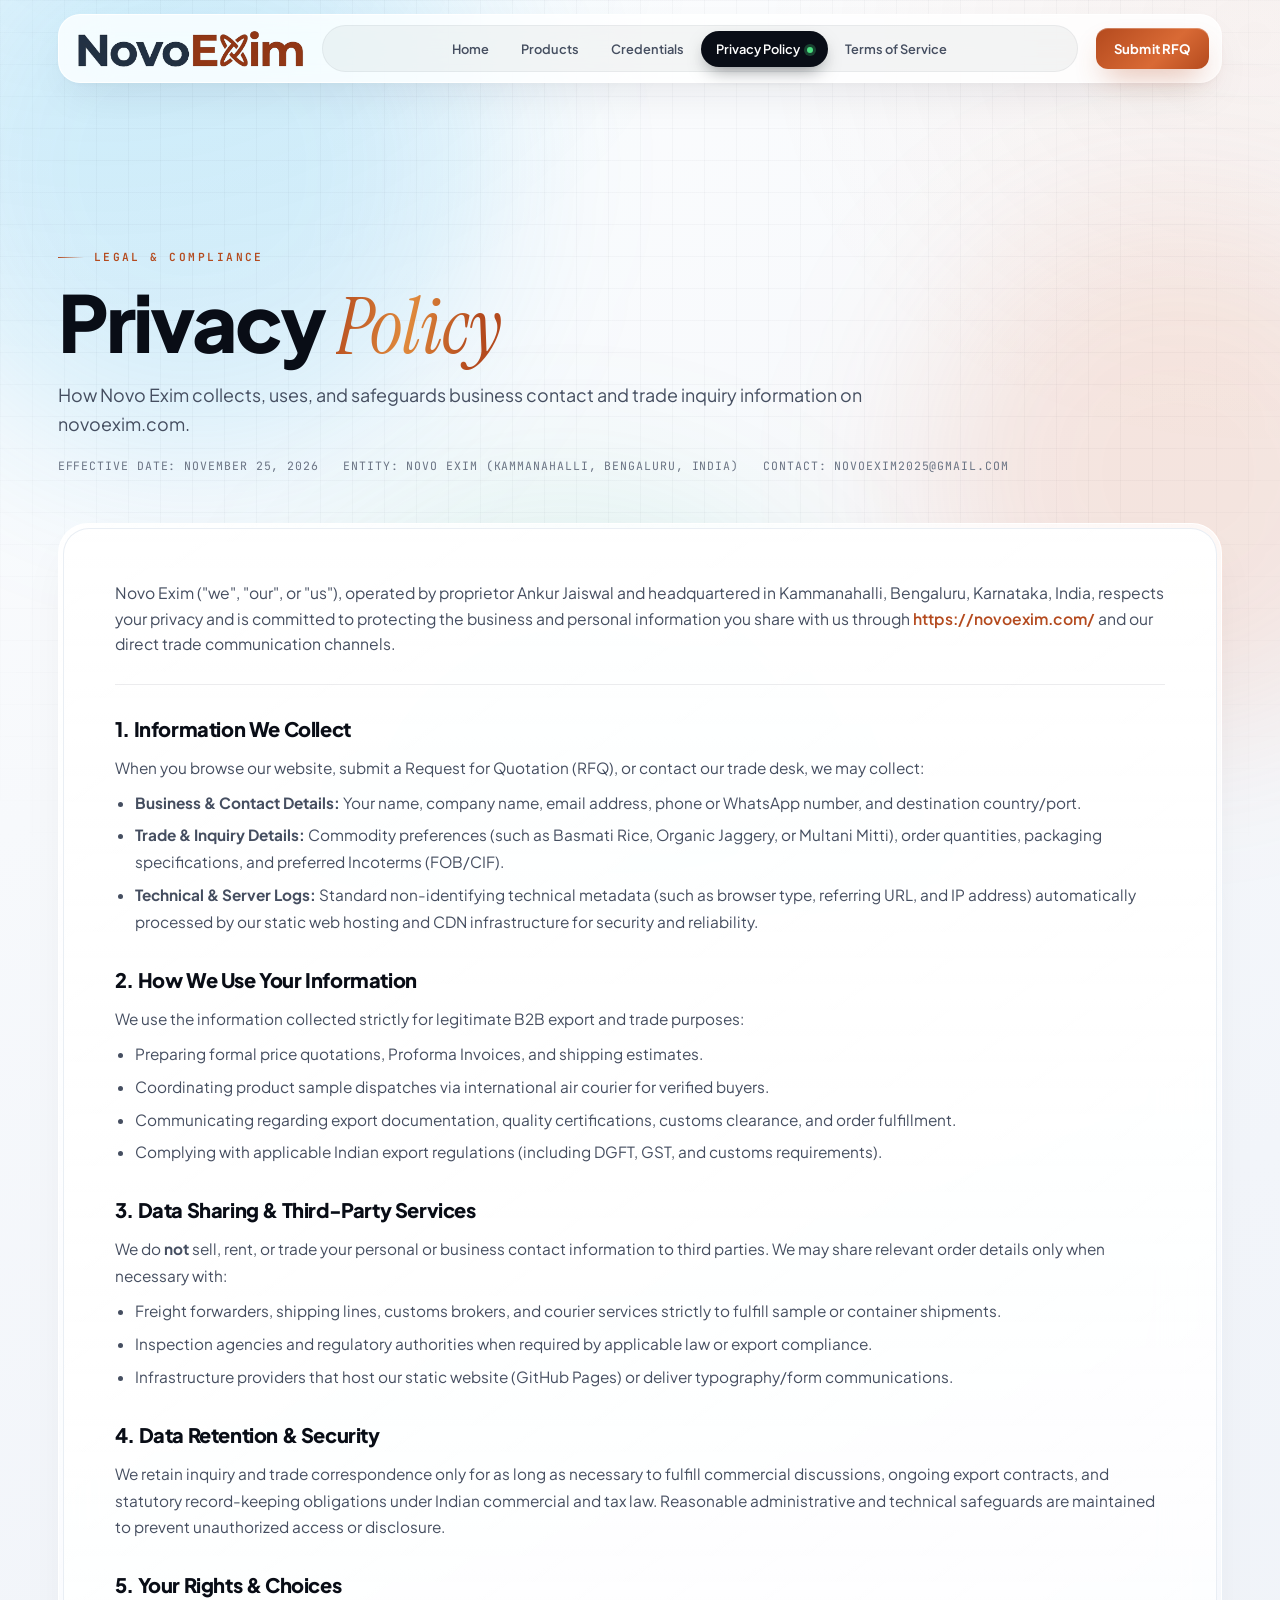
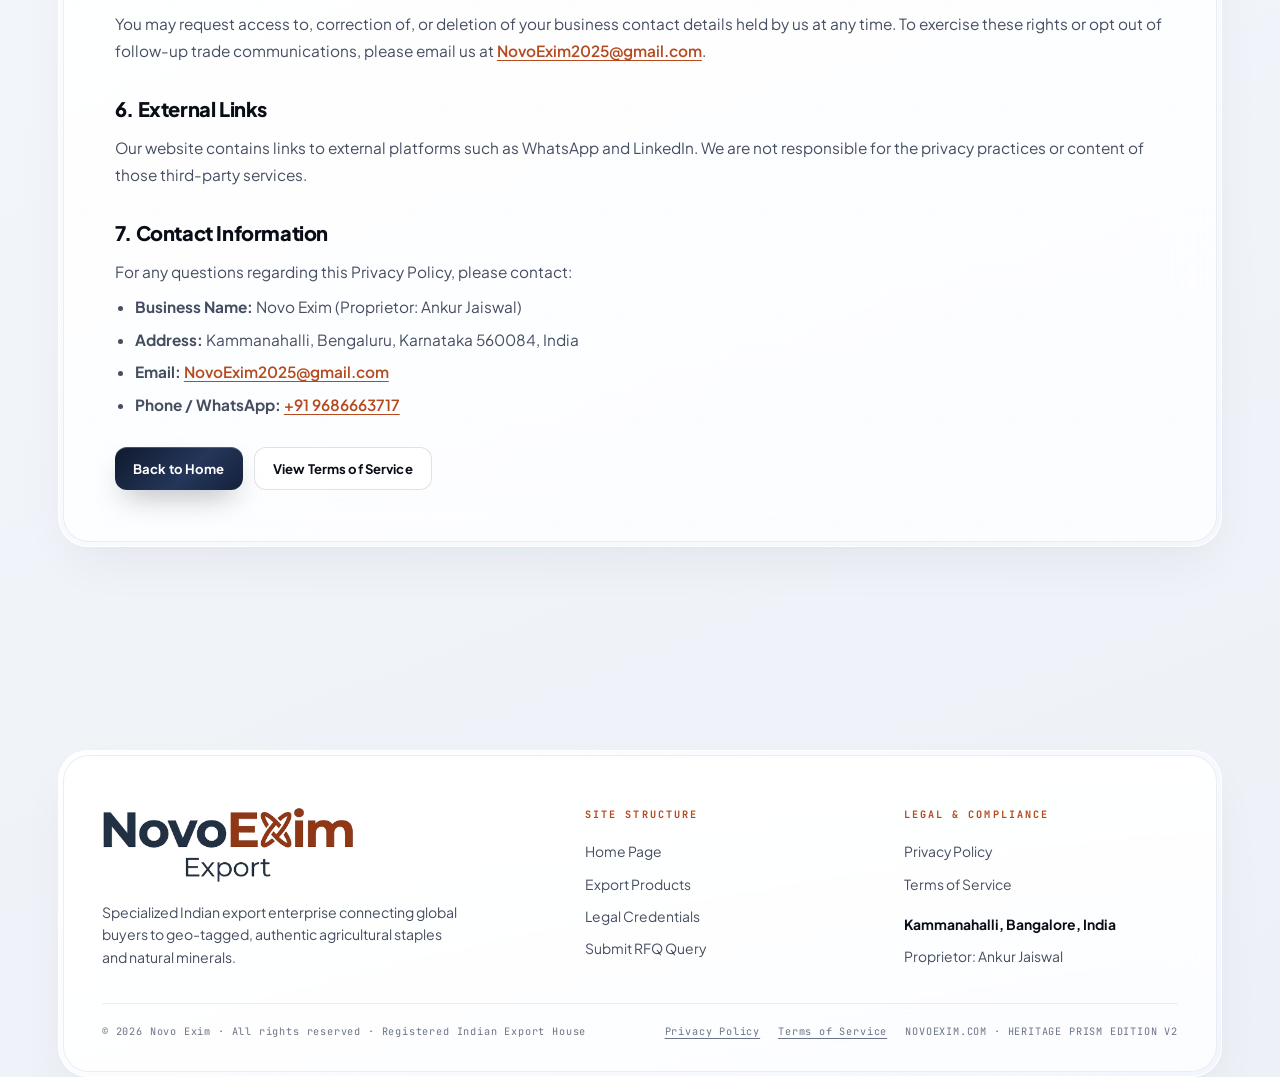
==== privacy.html @ 22147ec6 "Add Privacy Policy and Terms of Service pages and footer links" ====
<!DOCTYPE html>
<html lang="en">
<head>
    <meta charset="utf-8"/>
    <meta content="width=device-width, initial-scale=1.0" name="viewport"/>
    <title>Privacy Policy | Novo Exim</title>
    <meta name="description" content="Privacy Policy for Novo Exim (novoexim.com) — how we collect, use, and protect business inquiry and export trade contact information." />
    <meta name="robots" content="index, follow" />
    <link rel="canonical" href="https://novoexim.com/privacy.html" />

    <!-- Favicon & Web App Icons -->
    <link rel="icon" type="image/png" href="assets/logo.png" />
    <link rel="shortcut icon" type="image/png" href="assets/logo.png" />
    <link rel="apple-touch-icon" href="assets/logo.png" />

    <!-- Fonts: Plus Jakarta Sans / Instrument Serif italic / JetBrains Mono -->
    <link rel="preconnect" href="https://fonts.googleapis.com" />
    <link rel="preconnect" href="https://fonts.gstatic.com" crossorigin />
    <link href="https://fonts.googleapis.com/css2?family=Plus+Jakarta+Sans:wght@400;500;600;700;800&family=Instrument+Serif:ital@0;1&family=JetBrains+Mono:wght@400;500;600;700&display=swap" rel="stylesheet" />

    <link rel="stylesheet" href="assets/style.css" />
    <noscript><style>.reveal{opacity:1 !important;transform:none !important;}</style></noscript>
    <style>
        .legal-hero { padding: clamp(124px, 14vw, 170px) 0 36px; position: relative; z-index: 1; }
        .legal-wrap { padding: 12px 0 clamp(60px, 8vw, 100px); position: relative; z-index: 1; }
        .legal-chamber { padding: clamp(28px, 4vw, 56px); }
        .legal-meta { display: flex; flex-wrap: wrap; gap: 12px 24px; margin-top: 18px; font-family: var(--font-mono); font-size: 0.72rem; letter-spacing: 0.08em; text-transform: uppercase; color: var(--ink-faint); }
        .legal-body { display: flex; flex-direction: column; gap: 28px; margin-top: 28px; border-top: 1px solid var(--hairline); padding-top: 28px; }
        .legal-section h2 { font-size: 1.25rem; font-weight: 800; letter-spacing: -0.02em; color: var(--ink); margin-bottom: 10px; }
        .legal-section p, .legal-section li { font-size: 0.96rem; color: var(--ink-soft); line-height: 1.75; }
        .legal-section ul { margin-top: 8px; padding-left: 20px; display: flex; flex-direction: column; gap: 6px; }
        .legal-section a { color: var(--sienna); font-weight: 600; text-decoration: underline; text-underline-offset: 3px; }
        .legal-nav-links { display: flex; flex-wrap: wrap; gap: 12px; margin-top: 28px; }
    </style>
</head>
<body>

    <!-- ═══ Atmosphere stage ═══ -->
    <div class="stage-canvas" aria-hidden="true"></div>
    <div class="aurora-orbs" aria-hidden="true">
        <div class="orb orb-sapphire"></div>
        <div class="orb orb-ember"></div>
        <div class="orb orb-verdant"></div>
    </div>
    <div class="micro-grid" aria-hidden="true"></div>

    <!-- ═══ Floating Command Dock ═══ -->
    <header class="dock" id="dock">
        <nav class="dock-inner" aria-label="Primary navigation">
            <a class="dock-brand" href="index.html" aria-label="Novo Exim — Home">
                <img src="assets/logo-wordmark.png" alt="Novo Exim" />
            </a>

            <div class="dock-nav" role="tablist" aria-label="Site sections">
                <a class="dock-link" href="index.html#home">Home<span class="mini-beacon"></span></a>
                <a class="dock-link" href="index.html#products">Products<span class="mini-beacon"></span></a>
                <a class="dock-link" href="index.html#documents">Credentials<span class="mini-beacon"></span></a>
                <a class="dock-link is-active" href="privacy.html">Privacy Policy<span class="mini-beacon"></span></a>
                <a class="dock-link" href="terms.html">Terms of Service<span class="mini-beacon"></span></a>
            </div>

            <div class="dock-actions">
                <a href="index.html#query" class="btn btn-ember btn-sm magnetic-btn">Submit RFQ</a>
                <button class="dock-burger" data-action="toggle-drawer" aria-label="Toggle menu" aria-expanded="false">
                    <svg viewBox="0 0 24 24" fill="none" stroke="currentColor" stroke-width="2.2" stroke-linecap="round"><path d="M4 7h16M4 12h16M4 17h16"/></svg>
                </button>
            </div>
        </nav>

        <div class="mobile-drawer" id="mobile-drawer">
            <a href="index.html">Home <span class="num">01</span></a>
            <a href="index.html#products">Export Products <span class="num">02</span></a>
            <a href="index.html#query">Submit RFQ Query <span class="num">03</span></a>
            <a href="privacy.html">Privacy Policy <span class="num">04</span></a>
            <a href="terms.html">Terms of Service <span class="num">05</span></a>
        </div>
    </header>

    <main>
        <section class="legal-hero">
            <div class="container">
                <span class="eyebrow">Legal &amp; Compliance</span>
                <h1 class="display-xl" style="margin-top:14px;">Privacy <span class="serif">Policy</span></h1>
                <p class="lead" style="margin-top:14px;max-width:62ch;">How Novo Exim collects, uses, and safeguards business contact and trade inquiry information on novoexim.com.</p>
                <div class="legal-meta">
                    <span>Effective Date: November 25, 2026</span>
                    <span>Entity: Novo Exim (Kammanahalli, Bengaluru, India)</span>
                    <span>Contact: NovoExim2025@gmail.com</span>
                </div>
            </div>
        </section>

        <section class="legal-wrap">
            <div class="container">
                <div class="spotlight-prism" data-no-tilt>
                    <div class="prism-chamber legal-chamber">
                        <p class="muted" style="font-size:0.98rem;">
                            Novo Exim ("we", "our", or "us"), operated by proprietor Ankur Jaiswal and headquartered in Kammanahalli, Bengaluru, Karnataka, India, respects your privacy and is committed to protecting the business and personal information you share with us through <a href="https://novoexim.com/" style="color:var(--sienna);font-weight:600;">https://novoexim.com/</a> and our direct trade communication channels.
                        </p>

                        <div class="legal-body">
                            <div class="legal-section">
                                <h2>1. Information We Collect</h2>
                                <p>When you browse our website, submit a Request for Quotation (RFQ), or contact our trade desk, we may collect:</p>
                                <ul>
                                    <li><strong>Business &amp; Contact Details:</strong> Your name, company name, email address, phone or WhatsApp number, and destination country/port.</li>
                                    <li><strong>Trade &amp; Inquiry Details:</strong> Commodity preferences (such as Basmati Rice, Organic Jaggery, or Multani Mitti), order quantities, packaging specifications, and preferred Incoterms (FOB/CIF).</li>
                                    <li><strong>Technical &amp; Server Logs:</strong> Standard non-identifying technical metadata (such as browser type, referring URL, and IP address) automatically processed by our static web hosting and CDN infrastructure for security and reliability.</li>
                                </ul>
                            </div>

                            <div class="legal-section">
                                <h2>2. How We Use Your Information</h2>
                                <p>We use the information collected strictly for legitimate B2B export and trade purposes:</p>
                                <ul>
                                    <li>Preparing formal price quotations, Proforma Invoices, and shipping estimates.</li>
                                    <li>Coordinating product sample dispatches via international air courier for verified buyers.</li>
                                    <li>Communicating regarding export documentation, quality certifications, customs clearance, and order fulfillment.</li>
                                    <li>Complying with applicable Indian export regulations (including DGFT, GST, and customs requirements).</li>
                                </ul>
                            </div>

                            <div class="legal-section">
                                <h2>3. Data Sharing &amp; Third-Party Services</h2>
                                <p>We do <strong>not</strong> sell, rent, or trade your personal or business contact information to third parties. We may share relevant order details only when necessary with:</p>
                                <ul>
                                    <li>Freight forwarders, shipping lines, customs brokers, and courier services strictly to fulfill sample or container shipments.</li>
                                    <li>Inspection agencies and regulatory authorities when required by applicable law or export compliance.</li>
                                    <li>Infrastructure providers that host our static website (GitHub Pages) or deliver typography/form communications.</li>
                                </ul>
                            </div>

                            <div class="legal-section">
                                <h2>4. Data Retention &amp; Security</h2>
                                <p>We retain inquiry and trade correspondence only for as long as necessary to fulfill commercial discussions, ongoing export contracts, and statutory record-keeping obligations under Indian commercial and tax law. Reasonable administrative and technical safeguards are maintained to prevent unauthorized access or disclosure.</p>
                            </div>

                            <div class="legal-section">
                                <h2>5. Your Rights &amp; Choices</h2>
                                <p>You may request access to, correction of, or deletion of your business contact details held by us at any time. To exercise these rights or opt out of follow-up trade communications, please email us at <a href="mailto:NovoExim2025@gmail.com">NovoExim2025@gmail.com</a>.</p>
                            </div>

                            <div class="legal-section">
                                <h2>6. External Links</h2>
                                <p>Our website contains links to external platforms such as WhatsApp and LinkedIn. We are not responsible for the privacy practices or content of those third-party services.</p>
                            </div>

                            <div class="legal-section">
                                <h2>7. Contact Information</h2>
                                <p>For any questions regarding this Privacy Policy, please contact:</p>
                                <ul>
                                    <li><strong>Business Name:</strong> Novo Exim (Proprietor: Ankur Jaiswal)</li>
                                    <li><strong>Address:</strong> Kammanahalli, Bengaluru, Karnataka 560084, India</li>
                                    <li><strong>Email:</strong> <a href="mailto:NovoExim2025@gmail.com">NovoExim2025@gmail.com</a></li>
                                    <li><strong>Phone / WhatsApp:</strong> <a href="https://wa.me/919686663717" target="_blank" rel="noopener">+91 9686663717</a></li>
                                </ul>
                            </div>
                        </div>

                        <div class="legal-nav-links">
                            <a href="index.html" class="btn btn-foil btn-sm">Back to Home</a>
                            <a href="terms.html" class="btn btn-ghost btn-sm">View Terms of Service</a>
                        </div>
                    </div>
                </div>
            </div>
        </section>
    </main>

    <!-- ═══ Footer ═══ -->
    <footer class="footer">
        <div class="container">
            <div class="spotlight-prism"><div class="prism-chamber footer-chamber">
                <div class="footer-grid">
                    <div>
                        <img class="brand-logo" src="assets/logo-wordmark-full.png" alt="Novo Exim — Export"/>
                        <p class="muted" style="font-size:0.88rem;max-width:36ch;">Specialized Indian export enterprise connecting global buyers to geo-tagged, authentic agricultural staples and natural minerals.</p>
                    </div>
                    <div>
                        <h5>Site Structure</h5>
                        <ul>
                            <li><a href="index.html#home">Home Page</a></li>
                            <li><a href="index.html#products">Export Products</a></li>
                            <li><a href="index.html#documents">Legal Credentials</a></li>
                            <li><a href="index.html#query">Submit RFQ Query</a></li>
                        </ul>
                    </div>
                    <div>
                        <h5>Legal &amp; Compliance</h5>
                        <ul>
                            <li><a href="privacy.html">Privacy Policy</a></li>
                            <li><a href="terms.html">Terms of Service</a></li>
                            <li style="font-weight:700;color:var(--ink);margin-top:8px;">Kammanahalli, Bangalore, India</li>
                            <li>Proprietor: Ankur Jaiswal</li>
                        </ul>
                    </div>
                </div>
                <div class="footer-bottom">
                    <p>© <span id="year">2026</span> Novo Exim · All rights reserved · Registered Indian Export House</p>
                    <p style="display:flex;gap:18px;flex-wrap:wrap;">
                        <a href="privacy.html" style="text-decoration:underline;text-underline-offset:3px;">Privacy Policy</a>
                        <a href="terms.html" style="text-decoration:underline;text-underline-offset:3px;">Terms of Service</a>
                        <span>NOVOEXIM.COM · HERITAGE PRISM EDITION V2</span>
                    </p>
                </div>
            </div></div>
        </div>
    </footer>

    <script src="assets/main.js" defer></script>
</body>
</html>
---- assets/style.css ----
/* ==========================================================================
   NOVO EXIM — V2 "Heritage Prism" Design System
   Luminous iridescent light stage • Double-bezel prismatic glass
   Plus Jakarta Sans + Instrument Serif italic + JetBrains Mono telemetry
   ========================================================================== */

:root {
  /* Chromatic canvas — strictly luminous, never dark */
  --canvas-1: #fcfdfe;
  --canvas-2: #f2f5fa;
  --canvas-3: #edf1f7;

  /* Aurora orb hues — Sapphire trade lanes / Ember earth / Verdant harvest */
  --orb-sapphire: rgba(14, 165, 233, 0.15);
  --orb-ember: rgba(228, 96, 33, 0.13);
  --orb-verdant: rgba(16, 185, 129, 0.11);

  /* Ink tiers */
  --ink: #090d16;
  --ink-soft: #454e60;
  --ink-faint: #6b7484;
  --ink-ghost: rgba(15, 23, 42, 0.026);

  /* Brand accents */
  --navy: #14213a;
  --sienna: #b44a1e;
  --sienna-soft: #d96a35;
  --sapphire: #0e6fd8;
  --amber: #d97706;
  --emerald: #059669;

  /* Glass physics */
  --glass-shell: linear-gradient(145deg, rgba(255, 255, 255, 0.94), rgba(255, 255, 255, 0.36));
  --glass-chamber: linear-gradient(180deg, rgba(255, 255, 255, 0.92) 0%, rgba(255, 255, 255, 0.68) 100%);
  --glass-border: rgba(255, 255, 255, 0.96);
  --chamber-border: rgba(226, 232, 240, 0.75);
  --shell-shadow: 0 22px 55px -14px rgba(15, 23, 42, 0.065), 0 2px 6px -1px rgba(15, 23, 42, 0.025);
  --shell-shadow-hover: 0 34px 78px -18px rgba(15, 23, 42, 0.11), 0 4px 12px -2px rgba(15, 23, 42, 0.045);
  --hairline: rgba(15, 23, 42, 0.08);

  /* Motion */
  --studio-ease: cubic-bezier(0.16, 1, 0.3, 1);

  /* Typography */
  --font-display: "Plus Jakarta Sans", "Montserrat", sans-serif;
  --font-serif: "Instrument Serif", Georgia, serif;
  --font-mono: "JetBrains Mono", ui-monospace, monospace;

  /* Layout */
  --container: 1280px;
  --gutter: clamp(20px, 4.5vw, 64px);
  --radius-shell: 30px;
  --radius-chamber: 26px;
}

/* --------------------------------------------------------------------------
   1. Reset & Base
   -------------------------------------------------------------------------- */
*, *::before, *::after { box-sizing: border-box; margin: 0; padding: 0; }

html { scroll-behavior: smooth; -webkit-text-size-adjust: 100%; }

body {
  font-family: var(--font-display);
  color: var(--ink);
  background: linear-gradient(158deg, var(--canvas-1) 0%, var(--canvas-2) 52%, var(--canvas-3) 100%);
  min-height: 100vh;
  line-height: 1.6;
  overflow-x: hidden;
  -webkit-font-smoothing: antialiased;
}

::selection { background: rgba(180, 74, 30, 0.85); color: #fff; }

img, svg, video { display: block; max-width: 100%; }
a { color: inherit; text-decoration: none; }
button { font: inherit; color: inherit; background: none; border: 0; cursor: pointer; }
input, select, textarea { font: inherit; }

:focus-visible { outline: 2px solid var(--sapphire); outline-offset: 3px; border-radius: 6px; }

section { scroll-margin-top: 118px; position: relative; z-index: 1; }

.container { width: 100%; max-width: var(--container); margin-inline: auto; padding-inline: var(--gutter); }

/* --------------------------------------------------------------------------
   2. Three-Layer Iridescent Atmosphere Stage
   -------------------------------------------------------------------------- */
.stage-canvas {
  position: fixed; inset: 0; z-index: 0; pointer-events: none;
  background:
    radial-gradient(58rem 40rem at 8% -6%, rgba(14, 165, 233, 0.07), transparent 65%),
    radial-gradient(50rem 42rem at 98% 4%, rgba(228, 96, 33, 0.06), transparent 62%),
    radial-gradient(64rem 48rem at 50% 108%, rgba(16, 185, 129, 0.06), transparent 60%);
}

.aurora-orbs { position: fixed; inset: 0; z-index: 0; pointer-events: none; overflow: hidden; }
.orb {
  position: absolute; border-radius: 50%;
  filter: blur(85px);
  will-change: transform;
  transform: translate3d(0, 0, 0);
}
.orb-sapphire { width: 46vw; height: 46vw; min-width: 420px; min-height: 420px; background: var(--orb-sapphire); top: -14%; left: -8%; animation: drift-a 20s ease-in-out infinite alternate; }
.orb-ember     { width: 40vw; height: 40vw; min-width: 380px; min-height: 380px; background: var(--orb-ember);  top: 24%;  right: -12%; animation: drift-b 24s ease-in-out infinite alternate; }
.orb-verdant   { width: 44vw; height: 44vw; min-width: 400px; min-height: 400px; background: var(--orb-verdant); bottom: -18%; left: 22%; animation: drift-c 22s ease-in-out infinite alternate; }

@keyframes drift-a { to { transform: translate3d(9vw, 12vh, 0) scale(1.08); } }
@keyframes drift-b { to { transform: translate3d(-11vw, 9vh, 0) scale(0.94); } }
@keyframes drift-c { to { transform: translate3d(7vw, -10vh, 0) scale(1.05); } }

.micro-grid {
  position: fixed; inset: 0; z-index: 0; pointer-events: none;
  background-image:
    linear-gradient(to right, var(--ink-ghost) 1px, transparent 1px),
    linear-gradient(to bottom, var(--ink-ghost) 1px, transparent 1px);
  background-size: 32px 32px;
  -webkit-mask-image: radial-gradient(ellipse at 50% 30%, black 60%, transparent 95%);
  mask-image: radial-gradient(ellipse at 50% 30%, black 60%, transparent 95%);
}

/* --------------------------------------------------------------------------
   3. Three-Tier Couture Typography
   -------------------------------------------------------------------------- */
.display-xl {
  font-weight: 800; font-size: clamp(2.7rem, 6.2vw, 4.9rem);
  line-height: 1.04; letter-spacing: -0.035em; color: var(--ink);
}
.display-lg {
  font-weight: 800; font-size: clamp(2.1rem, 4.4vw, 3.4rem);
  line-height: 1.08; letter-spacing: -0.028em; color: var(--ink);
}
.display-md {
  font-weight: 700; font-size: clamp(1.45rem, 2.6vw, 2rem);
  line-height: 1.16; letter-spacing: -0.02em; color: var(--ink);
}
.serif {
  font-family: var(--font-serif); font-style: italic; font-weight: 400; letter-spacing: -0.005em;
  background: linear-gradient(100deg, #b44a1e 0%, #e08a3c 44%, #b44a1e 82%);
  -webkit-background-clip: text; background-clip: text;
  -webkit-text-fill-color: transparent; color: var(--sienna);
}

.eyebrow {
  font-family: var(--font-mono); font-size: 0.7rem; font-weight: 600;
  text-transform: uppercase; letter-spacing: 0.22em; color: var(--sienna);
  display: inline-flex; align-items: center; gap: 10px;
  font-variant-numeric: tabular-nums;
}
.eyebrow::before { content: ""; width: 26px; height: 1px; background: linear-gradient(90deg, var(--sienna), transparent); }

.lead { font-size: clamp(1.02rem, 1.4vw, 1.18rem); color: var(--ink-soft); max-width: 60ch; }
.muted { color: var(--ink-soft); }
.tiny-mono { font-family: var(--font-mono); font-size: 0.66rem; letter-spacing: 0.14em; text-transform: uppercase; color: var(--ink-faint); font-variant-numeric: tabular-nums; }
.num { font-family: var(--font-mono); font-variant-numeric: tabular-nums; letter-spacing: -0.02em; }

.section-head { max-width: 860px; margin-bottom: clamp(48px, 6vw, 80px); }
.section-head.center { margin-inline: auto; text-align: center; }
.section-head.center .eyebrow { justify-content: center; }
.section-head h2 { margin-top: 18px; }
.section-head .lead { margin-top: 18px; }

/* --------------------------------------------------------------------------
   4. Double-Bezel Prismatic Glass Architecture
   -------------------------------------------------------------------------- */
.spotlight-prism {
  position: relative;
  padding: 4px;
  border-radius: var(--radius-shell);
  background: var(--glass-shell);
  border: 1px solid var(--glass-border);
  box-shadow: var(--shell-shadow);
  -webkit-backdrop-filter: blur(28px) saturate(190%);
  backdrop-filter: blur(28px) saturate(190%);
  transition: transform 450ms var(--studio-ease), box-shadow 450ms var(--studio-ease);
}
.spotlight-prism::before {
  content: ""; position: absolute; inset: 0; z-index: 3; pointer-events: none;
  border-radius: inherit;
  background: radial-gradient(240px circle at var(--mouse-x, 50%) var(--mouse-y, 50%),
    rgba(255, 255, 255, 0.55), rgba(255, 255, 255, 0.12) 34%, transparent 60%);
  opacity: 0; transition: opacity 400ms var(--studio-ease);
  mix-blend-mode: soft-light;
}
.spotlight-prism:hover { transform: translateY(-3px); box-shadow: var(--shell-shadow-hover); }
.spotlight-prism:hover::before { opacity: 1; }

.prism-chamber {
  position: relative; z-index: 1;
  border-radius: var(--radius-chamber);
  background: var(--glass-chamber);
  border: 1px solid var(--chamber-border);
  box-shadow: inset 0 1px 0 0 rgba(255, 255, 255, 1);
  overflow: hidden;
}
.prism-chamber.pad        { padding: clamp(24px, 2.6vw, 36px); }
.prism-chamber.pad-lg     { padding: clamp(30px, 3.4vw, 48px); }

.chamber-tint-emerald  { background: linear-gradient(180deg, rgba(240, 253, 244, 0.92), rgba(255, 255, 255, 0.66)); }
.chamber-tint-amber    { background: linear-gradient(180deg, rgba(255, 251, 235, 0.92), rgba(255, 255, 255, 0.66)); }
.chamber-tint-sapphire { background: linear-gradient(180deg, rgba(239, 246, 255, 0.92), rgba(255, 255, 255, 0.66)); }

/* --------------------------------------------------------------------------
   5. Magnetic Foil Buttons & Chips
   -------------------------------------------------------------------------- */
.btn {
  position: relative; display: inline-flex; align-items: center; justify-content: center; gap: 10px;
  padding: 15px 28px; border-radius: 16px;
  font-weight: 700; font-size: 0.92rem; letter-spacing: 0.01em;
  transition: transform 450ms var(--studio-ease), box-shadow 450ms var(--studio-ease), background 300ms var(--studio-ease), color 300ms var(--studio-ease);
  overflow: hidden; will-change: transform;
}
.btn svg { width: 18px; height: 18px; }

.btn-foil {
  background: linear-gradient(135deg, #101a2e 0%, #24365a 58%, #14213a 100%);
  color: #fff; box-shadow: 0 14px 30px -10px rgba(15, 23, 42, 0.35), inset 0 1px 0 rgba(255, 255, 255, 0.22);
}
.btn-foil::after {
  content: ""; position: absolute; inset: 0; pointer-events: none;
  background: linear-gradient(90deg, transparent 12%, rgba(255, 255, 255, 0.35) 50%, transparent 88%);
  transform: translateX(-130%) skewX(-14deg);
  transition: transform 700ms var(--studio-ease);
}
.btn-foil:hover::after { transform: translateX(130%) skewX(-14deg); }
.btn-foil:hover { box-shadow: 0 22px 44px -12px rgba(15, 23, 42, 0.42), inset 0 1px 0 rgba(255, 255, 255, 0.28); }

.btn-ghost {
  background: rgba(255, 255, 255, 0.55); color: var(--ink);
  border: 1px solid rgba(15, 23, 42, 0.12);
  box-shadow: inset 0 1px 0 rgba(255, 255, 255, 0.9);
  -webkit-backdrop-filter: blur(14px); backdrop-filter: blur(14px);
}
.btn-ghost:hover { background: rgba(255, 255, 255, 0.85); border-color: rgba(180, 74, 30, 0.4); color: var(--sienna); }

.btn-ember {
  background: linear-gradient(135deg, #b44a1e 0%, #d96a35 60%, #b44a1e 100%);
  color: #fff; box-shadow: 0 14px 30px -10px rgba(180, 74, 30, 0.45), inset 0 1px 0 rgba(255, 255, 255, 0.28);
}
.btn-ember::after {
  content: ""; position: absolute; inset: 0; pointer-events: none;
  background: linear-gradient(90deg, transparent 12%, rgba(255, 255, 255, 0.35) 50%, transparent 88%);
  transform: translateX(-130%) skewX(-14deg);
  transition: transform 700ms var(--studio-ease);
}
.btn-ember:hover::after { transform: translateX(130%) skewX(-14deg); }

.btn-sm { padding: 10px 18px; border-radius: 12px; font-size: 0.82rem; }
.btn-block { width: 100%; }

.chip {
  display: inline-flex; align-items: center; gap: 8px;
  padding: 7px 14px; border-radius: 999px;
  background: rgba(255, 255, 255, 0.62);
  border: 1px solid rgba(15, 23, 42, 0.08);
  box-shadow: inset 0 1px 0 rgba(255, 255, 255, 0.9);
  font-family: var(--font-mono); font-size: 0.68rem; font-weight: 600;
  text-transform: uppercase; letter-spacing: 0.14em; color: var(--ink-soft);
  -webkit-backdrop-filter: blur(10px); backdrop-filter: blur(10px);
}
.chip .beacon { width: 7px; height: 7px; border-radius: 50%; background: var(--emerald); box-shadow: 0 0 0 3px rgba(5, 150, 105, 0.18); animation: beacon 2.4s var(--studio-ease) infinite; }
@keyframes beacon { 0%, 100% { opacity: 1; } 50% { opacity: 0.35; } }

.badge-tag {
  display: inline-flex; align-items: center; gap: 6px;
  font-family: var(--font-mono); font-size: 0.62rem; font-weight: 700;
  letter-spacing: 0.16em; text-transform: uppercase;
  padding: 5px 11px; border-radius: 8px;
}
.badge-tag.hot    { background: rgba(180, 74, 30, 0.1); color: var(--sienna); border: 1px solid rgba(180, 74, 30, 0.25); }
.badge-tag.organic{ background: rgba(5, 150, 105, 0.09); color: var(--emerald); border: 1px solid rgba(5, 150, 105, 0.24); }
.badge-tag.mineral{ background: rgba(217, 119, 6, 0.1); color: var(--amber); border: 1px solid rgba(217, 119, 6, 0.26); }
.badge-tag.navy   { background: rgba(20, 33, 58, 0.07); color: var(--navy); border: 1px solid rgba(20, 33, 58, 0.16); }

/* --------------------------------------------------------------------------
   6. Floating Command-Dock Navigation
   -------------------------------------------------------------------------- */
.dock {
  position: sticky; top: 14px; z-index: 60;
  padding: 0 var(--gutter);
}
.dock-inner {
  max-width: var(--container); margin-inline: auto;
  display: flex; align-items: center; gap: 18px;
  padding: 10px 12px 10px 18px;
  border-radius: 22px;
  background: rgba(255, 255, 255, 0.82);
  border: 1px solid rgba(255, 255, 255, 0.9);
  box-shadow: 0 18px 46px -14px rgba(15, 23, 42, 0.1), 0 2px 6px -1px rgba(15, 23, 42, 0.04);
  -webkit-backdrop-filter: blur(24px) saturate(180%); backdrop-filter: blur(24px) saturate(180%);
  transition: box-shadow 450ms var(--studio-ease), background 450ms var(--studio-ease);
}
.dock.is-scrolled .dock-inner { background: rgba(255, 255, 255, 0.92); box-shadow: 0 26px 60px -16px rgba(15, 23, 42, 0.16); }

.dock-brand { display: flex; align-items: center; flex-shrink: 0; }
.dock-brand img {
  height: 46px; width: auto; max-width: min(290px, 32vw);
  transition: transform 450ms var(--studio-ease);
}
.dock-brand:hover img { transform: scale(1.03); }

.dock-nav {
  flex: 1; display: flex; align-items: center; justify-content: center; gap: 2px;
  background: rgba(15, 23, 42, 0.045); border-radius: 999px; padding: 4.5px;
  border: 1px solid rgba(15, 23, 42, 0.05);
}
.dock-link {
  position: relative; padding: 8px 15px; border-radius: 999px;
  font-size: 0.8rem; font-weight: 600; color: var(--ink-soft); white-space: nowrap;
  transition: color 300ms var(--studio-ease), background 450ms var(--studio-ease), box-shadow 450ms var(--studio-ease), transform 450ms var(--studio-ease);
}
.dock-link:hover { color: var(--ink); }
.dock-link.is-active {
  background: #090d16; color: #fff;
  box-shadow: 0 8px 18px -6px rgba(9, 13, 22, 0.5);
}
.dock-link .mini-beacon { display: none; }
.dock-link.is-active .mini-beacon {
  display: inline-block; width: 6px; height: 6px; border-radius: 50%;
  background: #4ade80; margin-left: 7px; vertical-align: middle;
  box-shadow: 0 0 0 3px rgba(74, 222, 128, 0.25); animation: beacon 2s infinite;
}

.dock-actions { display: flex; align-items: center; gap: 10px; flex-shrink: 0; }

.kbd-cue {
  display: inline-flex; align-items: center; gap: 7px;
  font-family: var(--font-mono); font-size: 0.66rem; letter-spacing: 0.08em;
  color: var(--ink-faint); padding: 7px 11px; border-radius: 10px;
  border: 1px solid rgba(15, 23, 42, 0.1); background: rgba(255, 255, 255, 0.65);
  transition: all 300ms var(--studio-ease);
}
.kbd-cue:hover { color: var(--ink); border-color: rgba(15, 23, 42, 0.28); }
.kbd-cue kbd { font-family: var(--font-mono); font-size: 0.62rem; background: rgba(15, 23, 42, 0.06); border: 1px solid rgba(15, 23, 42, 0.09); border-bottom-width: 2px; border-radius: 5px; padding: 2px 5px; }

.dock-burger { display: none; width: 42px; height: 42px; border-radius: 13px; align-items: center; justify-content: center; border: 1px solid rgba(15, 23, 42, 0.1); background: rgba(255, 255, 255, 0.7); }
.dock-burger svg { width: 20px; height: 20px; }

.mobile-drawer {
  display: none; margin: 10px auto 0; max-width: var(--container);
  border-radius: 22px; padding: 14px;
  background: rgba(255, 255, 255, 0.92);
  border: 1px solid rgba(255, 255, 255, 0.95);
  box-shadow: 0 26px 60px -16px rgba(15, 23, 42, 0.18);
  -webkit-backdrop-filter: blur(24px); backdrop-filter: blur(24px);
}
.mobile-drawer.is-open { display: block; animation: drawer-in 450ms var(--studio-ease); }
@keyframes drawer-in { from { opacity: 0; transform: translateY(-10px) scale(0.985); } to { opacity: 1; transform: none; } }
.mobile-drawer a {
  display: flex; justify-content: space-between; align-items: center;
  padding: 12px 16px; border-radius: 14px; font-weight: 600; font-size: 0.92rem; color: var(--ink);
  transition: background 300ms var(--studio-ease);
}
.mobile-drawer a:hover { background: rgba(15, 23, 42, 0.045); }
.mobile-drawer a .num { color: var(--ink-faint); font-size: 0.66rem; }

/* --------------------------------------------------------------------------
   7. Hero
   -------------------------------------------------------------------------- */
.hero { padding: clamp(48px, 7vw, 96px) 0 clamp(64px, 8vw, 120px); }
.hero-grid { display: grid; grid-template-columns: 1.05fr 0.95fr; gap: clamp(32px, 4vw, 64px); align-items: center; }

.hero-badges { display: flex; flex-wrap: wrap; gap: 10px; margin-bottom: 26px; }
.hero-title { margin-bottom: 24px; }
.hero-title .serif { font-size: 1.06em; padding: 0 0.06em; }
.hero-copy { margin-bottom: 34px; }
.hero-ctas { display: flex; flex-wrap: wrap; gap: 14px; margin-bottom: 40px; }

.hero-telemetry {
  display: flex; flex-wrap: wrap; gap: 0;
  border-radius: 18px; overflow: hidden;
  border: 1px solid rgba(15, 23, 42, 0.07);
  background: rgba(255, 255, 255, 0.5);
  -webkit-backdrop-filter: blur(16px); backdrop-filter: blur(16px);
}
.hero-telemetry .tele {
  flex: 1 1 140px; padding: 14px 18px;
  border-right: 1px solid rgba(15, 23, 42, 0.06);
}
.hero-telemetry .tele:last-child { border-right: 0; }
.hero-telemetry .tele b { display: block; font-size: 1.28rem; font-weight: 800; letter-spacing: -0.02em; }
.hero-telemetry .tele b .num { font-weight: 800; }
.hero-telemetry .tele span { display: block; margin-top: 2px; }

/* Hero showcase carousel */
.showcase-chamber { padding: 12px; display: flex; flex-direction: column; gap: 12px; }
.showcase-frame { position: relative; border-radius: 20px; overflow: hidden; aspect-ratio: 4 / 3.05; background: #dfe7f2; }
.showcase-frame .slide {
  position: absolute; inset: 0; opacity: 0;
  transition: opacity 1100ms var(--studio-ease), transform 1400ms var(--studio-ease);
  transform: scale(1.045);
}
.showcase-frame .slide.is-active { opacity: 1; transform: scale(1); }
.showcase-frame .slide img { width: 100%; height: 100%; object-fit: cover; }
.showcase-frame .slide::after {
  content: ""; position: absolute; inset: 0;
  background: linear-gradient(180deg, rgba(255, 255, 255, 0.06) 0%, transparent 32%, rgba(9, 13, 22, 0.34) 100%);
}
.showcase-caption {
  position: absolute; left: 16px; bottom: 14px; z-index: 2;
  color: #fff; font-weight: 700; font-size: 0.86rem;
  text-shadow: 0 2px 14px rgba(9, 13, 22, 0.5);
}
.showcase-caption small { display: block; font-family: var(--font-mono); font-weight: 500; font-size: 0.62rem; letter-spacing: 0.14em; text-transform: uppercase; opacity: 0.82; margin-bottom: 2px; }

.showcase-rail { display: flex; align-items: center; justify-content: space-between; padding: 2px 6px 2px 8px; }
.showcase-dots { display: flex; gap: 8px; align-items: center; }
.showcase-dots button {
  width: 9px; height: 9px; border-radius: 999px; background: rgba(15, 23, 42, 0.16);
  transition: all 450ms var(--studio-ease);
}
.showcase-dots button.is-active { width: 30px; background: var(--sienna); }
.showcase-arrows { display: flex; gap: 8px; }
.showcase-arrows button {
  width: 38px; height: 38px; border-radius: 13px; display: flex; align-items: center; justify-content: center;
  background: rgba(255, 255, 255, 0.75); border: 1px solid rgba(15, 23, 42, 0.09);
  box-shadow: inset 0 1px 0 #fff;
  transition: all 450ms var(--studio-ease);
}
.showcase-arrows button:hover { transform: translateY(-2px); color: var(--sienna); border-color: rgba(180, 74, 30, 0.4); }
.showcase-arrows svg { width: 16px; height: 16px; }

.showcase-seal {
  position: absolute; top: 20px; right: 18px; z-index: 2;
  display: flex; align-items: center; gap: 8px;
  padding: 8px 13px; border-radius: 999px;
  background: rgba(255, 255, 255, 0.86);
  border: 1px solid rgba(255, 255, 255, 0.95);
  box-shadow: 0 10px 26px -8px rgba(15, 23, 42, 0.24);
  -webkit-backdrop-filter: blur(14px); backdrop-filter: blur(14px);
  font-family: var(--font-mono); font-size: 0.62rem; font-weight: 700; letter-spacing: 0.12em; text-transform: uppercase; color: var(--navy);
}
.showcase-seal svg { width: 14px; height: 14px; color: var(--emerald); }

/* --------------------------------------------------------------------------
   8. Layout Grids — Asymmetrical Micro-Bento
   -------------------------------------------------------------------------- */
.bento { display: grid; gap: clamp(16px, 1.6vw, 24px); }
.bento-3 { grid-template-columns: repeat(3, 1fr); }
.bento-products { grid-template-columns: 7fr 5fr; }
.bento-wide { grid-template-columns: repeat(12, 1fr); }
.bento-cols-7-5 { grid-template-columns: 7fr 5fr; }
.bento-cols-5-7 { grid-template-columns: 5fr 7fr; }
.span-12 { grid-column: span 12; }
.span-7 { grid-column: span 7; }
.span-5 { grid-column: span 5; }
.span-4 { grid-column: span 4; }
.col-3 { grid-column: span 3; }
.col-4 { grid-column: span 4; }
.col-5 { grid-column: span 5; }
.col-7 { grid-column: span 7; }
.span-full { grid-column: 1 / -1; }
.grid-multani { display: grid; grid-template-columns: minmax(0, 4.4fr) minmax(0, 7.6fr); }
.media-left { border-radius: 22px 0 0 22px; }

.section-pad { padding: clamp(72px, 9vw, 130px) 0; }

/* Expertise pillar cards */
.pillar-chamber { display: flex; flex-direction: column; gap: 14px; height: 100%; }
.pillar-icon {
  width: 54px; height: 54px; border-radius: 17px;
  display: flex; align-items: center; justify-content: center;
  background: linear-gradient(150deg, rgba(255, 255, 255, 0.95), rgba(238, 243, 250, 0.8));
  border: 1px solid rgba(15, 23, 42, 0.07);
  box-shadow: inset 0 1px 0 #fff, 0 8px 18px -8px rgba(15, 23, 42, 0.12);
  transition: transform 450ms var(--studio-ease);
}
.pillar-icon svg { width: 24px; height: 24px; }
.spotlight-prism:hover .pillar-icon { transform: scale(1.08) rotate(-3deg); }
.pillar-index { margin-left: auto; font-family: var(--font-mono); font-size: 0.66rem; letter-spacing: 0.18em; color: var(--ink-faint); }

/* --------------------------------------------------------------------------
   9. Product Bento Cards
   -------------------------------------------------------------------------- */
.product-media { position: relative; border-radius: 22px 22px 0 0; overflow: hidden; }
.product-media img { width: 100%; height: 100%; object-fit: cover; transition: transform 900ms var(--studio-ease); }
.spotlight-prism:hover .product-media img { transform: scale(1.045); }
.product-media .badge-tag { position: absolute; top: 14px; left: 14px; background: rgba(255, 255, 255, 0.88); -webkit-backdrop-filter: blur(8px); backdrop-filter: blur(8px); }

.product-body { padding: clamp(22px, 2.4vw, 34px); display: flex; flex-direction: column; gap: 16px; height: 100%; }
.product-title-row { display: flex; align-items: flex-start; justify-content: space-between; gap: 14px; }
.product-title-row h3 { font-size: clamp(1.3rem, 1.9vw, 1.7rem); font-weight: 800; letter-spacing: -0.02em; }
.product-sub { font-family: var(--font-serif); font-style: italic; font-size: 1.05rem; color: var(--sienna); margin-top: 2px; }

.spec-grid {
  display: grid; grid-template-columns: repeat(3, 1fr); gap: 1px;
  background: rgba(15, 23, 42, 0.07);
  border: 1px solid rgba(15, 23, 42, 0.07);
  border-radius: 14px; overflow: hidden;
  margin-top: auto;
}
.spec-cell { background: rgba(255, 255, 255, 0.82); padding: 12px 14px; }
.spec-cell dt { font-family: var(--font-mono); font-size: 0.58rem; font-weight: 600; letter-spacing: 0.16em; text-transform: uppercase; color: var(--ink-faint); margin-bottom: 3px; }
.spec-cell dd { font-family: var(--font-mono); font-size: 0.82rem; font-weight: 700; color: var(--ink); font-variant-numeric: tabular-nums; }

.product-cta-row { display: flex; align-items: center; justify-content: space-between; gap: 12px; }
.link-arrow { display: inline-flex; align-items: center; gap: 7px; font-weight: 700; font-size: 0.86rem; color: var(--sienna); transition: gap 300ms var(--studio-ease), color 300ms; }
.link-arrow:hover { gap: 11px; }
.link-arrow svg { width: 15px; height: 15px; }

/* --------------------------------------------------------------------------
   10. Sourcing Map
   -------------------------------------------------------------------------- */
.map-frame { position: relative; height: 100%; min-height: 480px; display: flex; align-items: center; justify-content: center; padding: 20px; }
.map-frame img.india-map { max-height: 100%; width: auto; opacity: 0.92; pointer-events: none; }
.map-wrap { position: relative; width: 100%; height: 100%; display: flex; align-items: center; justify-content: center; }

.geo-dot { position: absolute; z-index: 5; width: 22px; height: 22px; cursor: pointer; }
.geo-dot .core {
  position: absolute; inset: 0; border-radius: 50%;
  display: flex; align-items: center; justify-content: center;
  color: #fff; font-family: var(--font-mono); font-size: 0.6rem; font-weight: 700;
  border: 2px solid #fff; box-shadow: 0 6px 16px -4px rgba(15, 23, 42, 0.4);
}
.geo-dot .pulse {
  position: absolute; inset: 0; border-radius: 50%; opacity: 0.6;
  animation: geo-ping 2.6s var(--studio-ease) infinite;
}
@keyframes geo-ping { 0% { transform: scale(1); opacity: 0.55; } 70%, 100% { transform: scale(2.6); opacity: 0; } }
.geo-dot.rice  .core, .geo-dot.rice  .pulse { background: var(--sapphire); }
.geo-dot.clay  .core, .geo-dot.clay  .pulse { background: var(--amber); }
.geo-dot.jagg  .core, .geo-dot.jagg  .pulse { background: var(--sienna); }

.geo-tip {
  position: absolute; bottom: calc(100% + 12px); left: 50%; transform: translateX(-50%) translateY(6px);
  width: 220px; padding: 12px 14px; border-radius: 16px; pointer-events: none;
  background: rgba(255, 255, 255, 0.94);
  border: 1px solid rgba(255, 255, 255, 0.98);
  box-shadow: 0 22px 46px -12px rgba(15, 23, 42, 0.22);
  -webkit-backdrop-filter: blur(18px); backdrop-filter: blur(18px);
  opacity: 0; transition: all 350ms var(--studio-ease); z-index: 10;
}
.geo-tip::after { content: ""; position: absolute; top: 100%; left: 50%; transform: translateX(-50%); border: 7px solid transparent; border-top-color: rgba(255, 255, 255, 0.94); }
.geo-dot:hover .geo-tip, .geo-dot.is-open .geo-tip { opacity: 1; transform: translateX(-50%) translateY(0); }
.geo-tip b { display: block; font-size: 0.86rem; }
.geo-tip .tiny-mono { display: block; margin-bottom: 3px; }
.geo-tip p { font-size: 0.74rem; color: var(--ink-soft); margin-top: 3px; line-height: 1.45; }

.legend-stack { display: flex; flex-direction: column; gap: 14px; }
.legend-chamber { display: flex; gap: 16px; align-items: flex-start; padding: 20px 22px; }
.legend-swatch { width: 10px; height: 46px; border-radius: 999px; flex-shrink: 0; margin-top: 2px; }
.legend-chamber h4 { font-size: 1.02rem; font-weight: 800; letter-spacing: -0.01em; }
.legend-chamber .tiny-mono { display: block; margin-bottom: 4px; }
.legend-chamber p { font-size: 0.83rem; color: var(--ink-soft); margin-top: 4px; line-height: 1.55; }

/* --------------------------------------------------------------------------
   11. Telemetry Bento (Why Novo Exim) — hero bento + ring gauge
   -------------------------------------------------------------------------- */
.stat-hero-num { font-size: clamp(3.4rem, 5.4vw, 4.6rem); font-weight: 800; letter-spacing: -0.04em; line-height: 1; }
.stat-hero-num .unit { font-size: 0.42em; font-weight: 700; color: var(--sienna); letter-spacing: 0; margin-left: 4px; }

.load-bar { display: flex; height: 10px; border-radius: 999px; overflow: hidden; border: 1px solid rgba(15, 23, 42, 0.08); box-shadow: inset 0 1px 3px rgba(15, 23, 42, 0.07); }
.load-bar i { display: block; height: 100%; width: 0; transition: width 1400ms var(--studio-ease); }
.load-bar .l-rice { background: linear-gradient(90deg, #38bdf8, var(--sapphire)); }
.load-bar .l-jagg { background: linear-gradient(90deg, #f59e0b, var(--sienna-soft)); }
.load-bar .l-clay { background: linear-gradient(90deg, #fbbf24, var(--amber)); }

.bar-legend { display: flex; flex-wrap: wrap; gap: 14px; margin-top: 12px; }
.bar-legend span { display: inline-flex; align-items: center; gap: 7px; font-family: var(--font-mono); font-size: 0.64rem; letter-spacing: 0.1em; text-transform: uppercase; color: var(--ink-soft); }
.bar-legend i { display: inline-block; width: 9px; height: 9px; border-radius: 3px; }

.gauge-wrap { display: flex; align-items: center; gap: 20px; }
.gauge { position: relative; width: 128px; height: 128px; flex-shrink: 0; }
.gauge svg { width: 100%; height: 100%; transform: rotate(-90deg); }
.gauge .track { stroke: rgba(15, 23, 42, 0.07); }
.gauge .arc { stroke-dasharray: 326.7; stroke-dashoffset: 326.7; transition: stroke-dashoffset 1600ms var(--studio-ease); stroke-linecap: round; }
.gauge .gauge-label { position: absolute; inset: 0; display: flex; flex-direction: column; align-items: center; justify-content: center; }
.gauge .gauge-label b { font-size: 1.5rem; font-weight: 800; letter-spacing: -0.03em; }
.gauge .gauge-label span { font-family: var(--font-mono); font-size: 0.56rem; letter-spacing: 0.16em; text-transform: uppercase; color: var(--ink-faint); }

.check-list { display: flex; flex-direction: column; gap: 18px; }
.check-item { display: flex; gap: 14px; align-items: flex-start; }
.check-mark {
  width: 34px; height: 34px; border-radius: 12px; flex-shrink: 0;
  display: flex; align-items: center; justify-content: center;
  background: linear-gradient(145deg, rgba(5, 150, 105, 0.12), rgba(5, 150, 105, 0.05));
  border: 1px solid rgba(5, 150, 105, 0.25); color: var(--emerald);
}
.check-mark svg { width: 16px; height: 16px; }
.check-item h4 { font-size: 0.98rem; font-weight: 800; letter-spacing: -0.01em; }
.check-item p { font-size: 0.84rem; color: var(--ink-soft); margin-top: 2px; }

/* --------------------------------------------------------------------------
   12. Credentials / Documents
   -------------------------------------------------------------------------- */
.doc-chamber { display: flex; flex-direction: column; align-items: center; text-align: center; gap: 12px; height: 100%; padding: clamp(26px, 2.6vw, 38px); }
.doc-seal {
  width: 68px; height: 68px; border-radius: 22px;
  display: flex; align-items: center; justify-content: center;
  background: linear-gradient(150deg, #fff, #eef3fa);
  border: 1px solid rgba(15, 23, 42, 0.08);
  box-shadow: inset 0 1px 0 #fff, 0 14px 30px -10px rgba(15, 23, 42, 0.15);
  transition: transform 450ms var(--studio-ease);
}
.spotlight-prism:hover .doc-seal { transform: translateY(-4px) rotate(-4deg); }
.doc-seal svg { width: 28px; height: 28px; }
.doc-id {
  font-family: var(--font-mono); font-size: 0.72rem; font-weight: 700; letter-spacing: 0.1em;
  color: var(--ink-soft); background: rgba(15, 23, 42, 0.045);
  border: 1px dashed rgba(15, 23, 42, 0.16); border-radius: 10px; padding: 7px 14px;
}
.doc-chamber .btn { margin-top: auto; width: 100%; }

/* --------------------------------------------------------------------------
   13. Modal (glass)
   -------------------------------------------------------------------------- */
.modal {
  position: fixed; inset: 0; z-index: 90; display: none; align-items: center; justify-content: center; padding: 20px;
  background: rgba(236, 241, 248, 0.6);
  -webkit-backdrop-filter: blur(16px) saturate(140%); backdrop-filter: blur(16px) saturate(140%);
}
.modal.is-open { display: flex; animation: modal-fade 350ms var(--studio-ease); }
@keyframes modal-fade { from { opacity: 0; } to { opacity: 1; } }
.modal .spotlight-prism { width: min(660px, 100%); animation: modal-rise 500ms var(--studio-ease); }
@keyframes modal-rise { from { opacity: 0; transform: translateY(22px) scale(0.97); } to { opacity: 1; transform: none; } }
.modal-chamber { padding: clamp(24px, 3vw, 38px); }
.modal-head { display: flex; align-items: center; justify-content: space-between; gap: 16px; margin-bottom: 18px; }
.modal-close { width: 40px; height: 40px; border-radius: 13px; display: flex; align-items: center; justify-content: center; border: 1px solid rgba(15, 23, 42, 0.1); background: rgba(255, 255, 255, 0.7); transition: all 300ms var(--studio-ease); }
.modal-close:hover { color: var(--sienna); border-color: rgba(180, 74, 30, 0.4); transform: rotate(90deg); }
.modal-close svg { width: 18px; height: 18px; }
.modal-meta {
  font-family: var(--font-mono); font-size: 0.78rem; line-height: 1.9; color: var(--ink);
  background: rgba(255, 255, 255, 0.8); border: 1px solid rgba(15, 23, 42, 0.08);
  border-radius: 14px; padding: 16px 20px;
  box-shadow: inset 0 1px 0 #fff;
  font-variant-numeric: tabular-nums;
}
.modal-meta strong { color: var(--sienna); }

/* --------------------------------------------------------------------------
   14. RFQ Form
   -------------------------------------------------------------------------- */
.field { display: flex; flex-direction: column; gap: 7px; }
.field label { font-family: var(--font-mono); font-size: 0.62rem; font-weight: 700; letter-spacing: 0.16em; text-transform: uppercase; color: var(--ink-soft); }
.field input, .field select, .field textarea {
  width: 100%; padding: 13px 16px; border-radius: 14px; font-size: 0.92rem; color: var(--ink);
  background: rgba(255, 255, 255, 0.72);
  border: 1px solid rgba(15, 23, 42, 0.1);
  box-shadow: inset 0 1px 2px rgba(15, 23, 42, 0.04);
  transition: all 300ms var(--studio-ease); outline: none;
}
.field textarea { resize: vertical; min-height: 118px; }
.field select { appearance: none; background-image: url("data:image/svg+xml,%3Csvg xmlns='http://www.w3.org/2000/svg' width='14' height='14' viewBox='0 0 24 24' fill='none' stroke='%23454e60' stroke-width='2.4' stroke-linecap='round' stroke-linejoin='round'%3E%3Cpath d='m6 9 6 6 6-6'/%3E%3C/svg%3E"); background-repeat: no-repeat; background-position: right 14px center; padding-right: 40px; }
.field input:focus, .field select:focus, .field textarea:focus {
  border-color: rgba(180, 74, 30, 0.55);
  box-shadow: 0 0 0 4px rgba(180, 74, 30, 0.1), inset 0 1px 0 #fff;
  background: #fff;
}
.field input::placeholder, .field textarea::placeholder { color: rgba(107, 116, 132, 0.65); }
.form-grid { display: grid; grid-template-columns: 1fr 1fr; gap: 18px; }
.form-grid .full { grid-column: 1 / -1; }

.contact-tile { display: flex; gap: 14px; align-items: flex-start; padding: 16px 18px; border-radius: 18px; background: rgba(255,255,255,0.6); border: 1px solid rgba(15,23,42,0.06); transition: all 450ms var(--studio-ease); }
.contact-tile:hover { background: rgba(255,255,255,0.9); border-color: rgba(180,74,30,0.3); transform: translateY(-2px); }
.contact-tile .t-ico { width: 40px; height: 40px; border-radius: 13px; flex-shrink: 0; display: flex; align-items: center; justify-content: center; background: rgba(15,23,42,0.045); border: 1px solid rgba(15,23,42,0.07); }
.contact-tile .t-ico svg { width: 18px; height: 18px; color: var(--sienna); }
.contact-tile h4 { font-size: 0.95rem; font-weight: 800; }
.contact-tile p, .contact-tile a.plain { font-size: 0.85rem; color: var(--ink-soft); }
.contact-tile a.hl { color: var(--sienna); font-weight: 700; }
.contact-tile a.hl:hover { text-decoration: underline; }

/* --------------------------------------------------------------------------
   15. FAQ Accordion
   -------------------------------------------------------------------------- */
.faq-item { margin-bottom: 14px; }
.faq-q { display: flex; justify-content: space-between; align-items: center; gap: 18px; width: 100%; text-align: left; padding: 21px 26px; font-weight: 700; font-size: 1rem; letter-spacing: -0.01em; color: var(--ink); cursor: pointer; }
.faq-q .faq-chevron { width: 34px; height: 34px; border-radius: 11px; flex-shrink: 0; display: flex; align-items: center; justify-content: center; background: rgba(15, 23, 42, 0.045); border: 1px solid rgba(15, 23, 42, 0.07); transition: transform 450ms var(--studio-ease), background 300ms; }
.faq-q .faq-chevron svg { width: 16px; height: 16px; color: var(--sienna); }
.faq-item.is-open .faq-q .faq-chevron { transform: rotate(180deg); background: rgba(180, 74, 30, 0.1); }
.faq-a { max-height: 0; overflow: hidden; transition: max-height 500ms var(--studio-ease); }
.faq-a-inner { margin: 0 26px 22px; padding-top: 16px; border-top: 1px solid rgba(15, 23, 42, 0.06); font-size: 0.92rem; color: var(--ink-soft); line-height: 1.65; }
.faq-a-inner strong { color: var(--ink); }

/* --------------------------------------------------------------------------
   16. Footer (luminous)
   -------------------------------------------------------------------------- */
.footer { margin-top: clamp(60px, 8vw, 110px); }
.footer-chamber { padding: clamp(34px, 4vw, 58px) clamp(24px, 3vw, 48px) clamp(22px, 2.4vw, 32px); }
.footer-grid { display: grid; grid-template-columns: 1.6fr 1fr 1fr; gap: clamp(28px, 3.5vw, 56px); }
.footer img.brand-logo { height: 76px; width: auto; max-width: 340px; margin-bottom: 18px; }
.footer h5 { font-family: var(--font-mono); font-size: 0.64rem; font-weight: 700; letter-spacing: 0.2em; text-transform: uppercase; color: var(--sienna); margin-bottom: 18px; }
.footer ul { list-style: none; display: flex; flex-direction: column; gap: 10px; }
.footer ul a, .footer ul li { font-size: 0.87rem; color: var(--ink-soft); transition: color 300ms; }
.footer ul a:hover { color: var(--sienna); }
.footer-social { display: flex; gap: 10px; margin-top: 20px; }
.footer-social a {
  width: 40px; height: 40px; border-radius: 13px; display: flex; align-items: center; justify-content: center;
  background: rgba(255, 255, 255, 0.7); border: 1px solid rgba(15, 23, 42, 0.08);
  box-shadow: inset 0 1px 0 #fff;
  transition: all 450ms var(--studio-ease); color: var(--ink-soft);
}
.footer-social a:hover { transform: translateY(-3px); color: var(--sienna); border-color: rgba(180, 74, 30, 0.35); }
.footer-social svg { width: 17px; height: 17px; }
.footer-bottom {
  display: flex; flex-wrap: wrap; justify-content: space-between; gap: 10px;
  border-top: 1px solid rgba(15, 23, 42, 0.07); margin-top: 34px; padding-top: 20px;
  font-family: var(--font-mono); font-size: 0.64rem; letter-spacing: 0.08em; color: var(--ink-faint);
}

/* --------------------------------------------------------------------------
   17. Toast Engine
   -------------------------------------------------------------------------- */
#toast-stack {
  position: fixed; right: 18px; bottom: 18px; z-index: 120;
  display: flex; flex-direction: column; gap: 10px; width: min(380px, calc(100vw - 36px));
  pointer-events: none;
}
.glass-toast {
  pointer-events: auto; position: relative; overflow: hidden;
  display: grid; grid-template-columns: auto 1fr auto; gap: 12px; align-items: start;
  padding: 14px 16px; border-radius: 18px;
  background: rgba(255, 255, 255, 0.88);
  border: 1px solid rgba(255, 255, 255, 0.95);
  box-shadow: 0 24px 50px -14px rgba(15, 23, 42, 0.22);
  -webkit-backdrop-filter: blur(20px) saturate(180%); backdrop-filter: blur(20px) saturate(180%);
  animation: toast-in 550ms var(--studio-ease);
}
.glass-toast.is-leaving { animation: toast-out 400ms var(--studio-ease) forwards; }
@keyframes toast-in  { from { opacity: 0; transform: translateX(30px) scale(0.96); } to { opacity: 1; transform: none; } }
@keyframes toast-out { to { opacity: 0; transform: translateX(24px) scale(0.96); } }
.toast-badge {
  font-family: var(--font-mono); font-size: 0.56rem; font-weight: 800; letter-spacing: 0.12em;
  padding: 5px 8px; border-radius: 8px; white-space: nowrap; margin-top: 1px;
}
.toast-badge.ok    { background: rgba(5, 150, 105, 0.12); color: var(--emerald); border: 1px solid rgba(5, 150, 105, 0.3); }
.toast-badge.warn  { background: rgba(217, 119, 6, 0.12); color: var(--amber); border: 1px solid rgba(217, 119, 6, 0.3); }
.toast-badge.err   { background: rgba(220, 38, 38, 0.1); color: #dc2626; border: 1px solid rgba(220, 38, 38, 0.28); }
.toast-badge.info  { background: rgba(14, 111, 216, 0.1); color: var(--sapphire); border: 1px solid rgba(14, 111, 216, 0.26); }
.toast-title { font-size: 0.86rem; font-weight: 800; letter-spacing: -0.01em; }
.toast-detail { font-size: 0.76rem; color: var(--ink-soft); margin-top: 2px; line-height: 1.5; }
.toast-time { font-family: var(--font-mono); font-size: 0.58rem; color: var(--ink-faint); letter-spacing: 0.06em; }
.toast-x { font-size: 0.9rem; color: var(--ink-faint); padding: 2px 4px; transition: color 200ms; }
.toast-x:hover { color: var(--ink); }
.glass-toast::after {
  content: ""; position: absolute; left: 0; bottom: 0; height: 2.5px; width: 100%;
  background: linear-gradient(90deg, var(--sienna), rgba(180, 74, 30, 0.1));
  transform-origin: left; animation: toast-life 5200ms linear forwards;
}
@keyframes toast-life { to { transform: scaleX(0); } }

/* --------------------------------------------------------------------------
   18. Cmd+K Spotlight Launcher
   -------------------------------------------------------------------------- */
.spotlight { position: fixed; inset: 0; z-index: 110; display: none; align-items: flex-start; justify-content: center; padding: 12vh 20px 20px; background: rgba(236, 241, 248, 0.55); -webkit-backdrop-filter: blur(14px); backdrop-filter: blur(14px); }
.spotlight.is-open { display: flex; animation: modal-fade 250ms var(--studio-ease); }
.spotlight-panel { width: min(560px, 100%); animation: modal-rise 400ms var(--studio-ease); }
.spotlight-input-row { display: flex; align-items: center; gap: 12px; padding: 18px 22px; border-bottom: 1px solid rgba(15, 23, 42, 0.06); }
.spotlight-input-row svg { width: 18px; height: 18px; color: var(--ink-faint); flex-shrink: 0; }
.spotlight input { flex: 1; border: 0; background: transparent; font-size: 1.05rem; font-weight: 600; outline: none; color: var(--ink); }
.spotlight-results { padding: 10px; max-height: 44vh; overflow: auto; }
.spotlight-results button {
  display: flex; justify-content: space-between; align-items: center; gap: 12px; width: 100%;
  padding: 12px 16px; border-radius: 14px; font-weight: 600; font-size: 0.9rem; text-align: left;
  transition: background 200ms;
}
.spotlight-results button:hover, .spotlight-results button.is-cursor { background: rgba(15, 23, 42, 0.05); }
.spotlight-results .num { font-size: 0.62rem; color: var(--ink-faint); letter-spacing: 0.14em; }

/* --------------------------------------------------------------------------
   20. Scroll Progress Ticker-Line
   -------------------------------------------------------------------------- */
.scroll-progress {
  position: fixed; top: 0; left: 0; height: 3px; width: 0; z-index: 80;
  background: linear-gradient(90deg, var(--sapphire), var(--sienna-soft), var(--emerald));
  box-shadow: 0 0 14px rgba(14, 111, 216, 0.35);
  border-radius: 0 3px 3px 0;
  transition: width 120ms linear;
}

/* --------------------------------------------------------------------------
   21. Trade-Lane Marquee
   -------------------------------------------------------------------------- */
.ticker {
  position: relative; overflow: hidden; z-index: 1;
  padding: 17px 0;
  border-top: 1px solid rgba(15, 23, 42, 0.06);
  border-bottom: 1px solid rgba(15, 23, 42, 0.06);
  background: linear-gradient(90deg, rgba(255, 255, 255, 0.45), rgba(255, 255, 255, 0.78), rgba(255, 255, 255, 0.45));
  -webkit-backdrop-filter: blur(10px); backdrop-filter: blur(10px);
}
.ticker::before, .ticker::after {
  content: ""; position: absolute; top: 0; bottom: 0; width: 130px; z-index: 2; pointer-events: none;
}
.ticker::before { left: 0; background: linear-gradient(90deg, var(--canvas-2), transparent); }
.ticker::after { right: 0; background: linear-gradient(-90deg, var(--canvas-2), transparent); }
.ticker-track { display: flex; align-items: center; width: max-content; animation: ticker-run 34s linear infinite; }
.ticker:hover .ticker-track { animation-play-state: paused; }
.ticker-item {
  font-family: var(--font-mono); font-size: 0.71rem; font-weight: 600;
  letter-spacing: 0.2em; text-transform: uppercase; color: var(--ink-soft);
  white-space: nowrap; padding-right: 52px; position: relative;
}
.ticker-item::after {
  content: "◆"; position: absolute; right: 20px; top: 50%; transform: translateY(-50%);
  font-size: 0.5rem; color: var(--sienna); opacity: 0.55;
}
@keyframes ticker-run { to { transform: translateX(-50%); } }

/* --------------------------------------------------------------------------
   22. Hero Word-Mask Split Reveal
   -------------------------------------------------------------------------- */
.split-w { display: inline-block; overflow: hidden; vertical-align: bottom; padding-bottom: 0.08em; margin-bottom: -0.08em; }
.split-i { display: inline-block; font-style: inherit; transform: translateY(118%); transition: transform 950ms var(--studio-ease); }
.is-split-in .split-i { transform: none; }

/* --------------------------------------------------------------------------
   23. Farm-to-Freighter Workflow Bezier Canvas
   -------------------------------------------------------------------------- */
.process-chamber { position: relative; }
.process-line {
  position: absolute; left: 4%; right: 4%; top: 58px; width: 92%; height: 110px;
  z-index: 0; pointer-events: none; opacity: 0.75;
}
.process-line path { fill: none; stroke-width: 1.6; }
.process-line .flow { stroke: url(#laneGrad); stroke-dasharray: 7 9; animation: lane-flow 2.6s linear infinite; }
@keyframes lane-flow { to { stroke-dashoffset: -32; } }
.process-steps {
  list-style: none; position: relative; z-index: 1;
  display: grid; grid-template-columns: repeat(6, 1fr); gap: 14px;
}
.p-step { display: flex; flex-direction: column; align-items: center; text-align: center; gap: 10px; padding: 6px 4px; }
.p-node {
  width: 54px; height: 54px; border-radius: 19px;
  display: flex; align-items: center; justify-content: center;
  background: linear-gradient(150deg, #fff, #eef3fa);
  border: 1px solid rgba(15, 23, 42, 0.08);
  box-shadow: inset 0 1px 0 #fff, 0 12px 26px -8px rgba(15, 23, 42, 0.16);
  font-family: var(--font-mono); font-size: 0.82rem; font-weight: 700; color: var(--sienna);
  transition: transform 450ms var(--studio-ease), box-shadow 450ms var(--studio-ease);
}
.p-step:hover .p-node { transform: translateY(-5px) scale(1.07); box-shadow: inset 0 1px 0 #fff, 0 20px 38px -10px rgba(15, 23, 42, 0.24); }
.p-step h4 { font-size: 0.87rem; font-weight: 800; letter-spacing: -0.01em; margin-top: 4px; }
.p-step p { font-size: 0.73rem; color: var(--ink-soft); line-height: 1.5; }
.p-step .tiny-mono { color: var(--sapphire); }

/* --------------------------------------------------------------------------
   24. Pre-Footer CTA Band
   -------------------------------------------------------------------------- */
.cta-band { padding: clamp(20px, 4vw, 56px) 0 clamp(10px, 2vw, 30px); }
.cta-chamber {
  display: flex; align-items: center; justify-content: space-between; gap: 34px; flex-wrap: wrap;
  padding: clamp(34px, 4.6vw, 62px);
  background:
    radial-gradient(38rem 18rem at 88% 20%, rgba(14, 165, 233, 0.1), transparent 70%),
    linear-gradient(180deg, rgba(239, 246, 255, 0.94) 0%, rgba(255, 255, 255, 0.7) 100%);
}
.cta-chamber > div:first-child { max-width: 56ch; }
.cta-actions { display: flex; gap: 14px; flex-wrap: wrap; }

/* --------------------------------------------------------------------------
   25. Scroll Reveal
   -------------------------------------------------------------------------- */
.reveal { opacity: 0; transform: translateY(26px); transition: opacity 800ms var(--studio-ease), transform 800ms var(--studio-ease); }
.reveal.is-visible { opacity: 1; transform: none; }
.reveal-d1 { transition-delay: 80ms; } .reveal-d2 { transition-delay: 160ms; } .reveal-d3 { transition-delay: 240ms; }

@media (prefers-reduced-motion: reduce) {
  html { scroll-behavior: auto; }
  *, *::before, *::after { animation-duration: 0.01ms !important; transition-duration: 0.01ms !important; }
  .reveal { opacity: 1; transform: none; }
  .ticker-track { animation: none; }
  .split-i { transform: none; }
  .process-line .flow { animation: none; }
}

/* --------------------------------------------------------------------------
   26. Responsive
   -------------------------------------------------------------------------- */
@media (max-width: 1280px) {
  .dock-brand img { height: 38px; max-width: min(240px, 30vw); }
}

@media (max-width: 1080px) {
  .dock-nav { display: none; }
  .dock-burger { display: flex; }
  .hero-grid { grid-template-columns: 1fr; }
  .bento-products { grid-template-columns: 1fr; }
  .bento-3 { grid-template-columns: 1fr 1fr; }
  .bento-cols-7-5, .bento-cols-5-7 { grid-template-columns: 1fr; }
  .span-7, .span-5, .span-4 { grid-column: span 12; }
  .col-3, .col-4, .col-5, .col-7 { grid-column: span 12; }
  .grid-multani { grid-template-columns: 1fr; }
  .media-left { border-radius: 22px 22px 0 0; min-height: 260px; }
  .footer-grid { grid-template-columns: 1fr 1fr; }
  .process-steps { grid-template-columns: repeat(3, 1fr); row-gap: 28px; }
  .process-line { display: none; }
}

@media (max-width: 720px) {
  section { scroll-margin-top: 96px; }
  .bento-3 { grid-template-columns: 1fr; }
  .spec-grid { grid-template-columns: repeat(2, 1fr); }
  .form-grid { grid-template-columns: 1fr; }
  .footer-grid { grid-template-columns: 1fr; }
  .kbd-cue { display: none; }
  .dock-brand img { height: 34px; }
  .footer img.brand-logo { height: 58px; }
  .hero-telemetry .tele { flex-basis: 50%; }
  .map-frame { min-height: 380px; }
  .process-steps { grid-template-columns: 1fr 1fr; }
  .cta-chamber { flex-direction: column; align-items: flex-start; }
  .ticker::before, .ticker::after { width: 48px; }
}
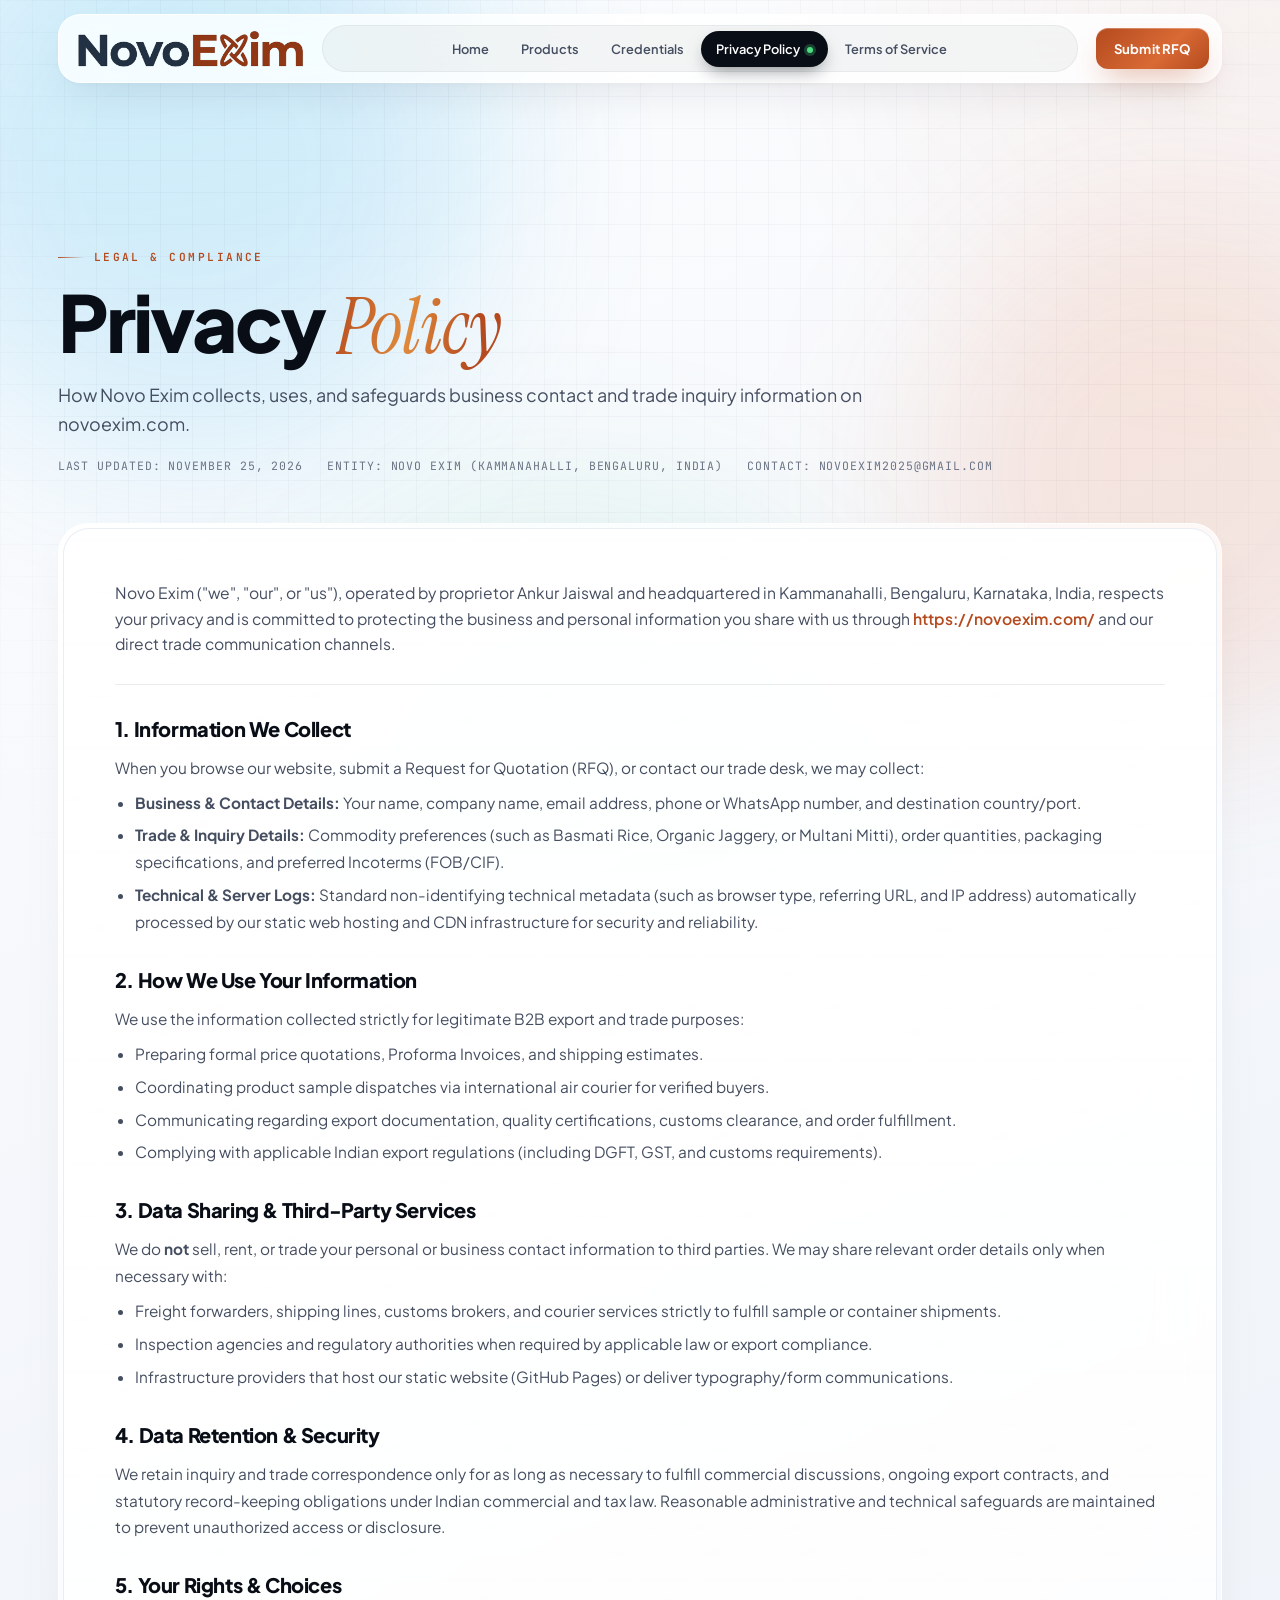
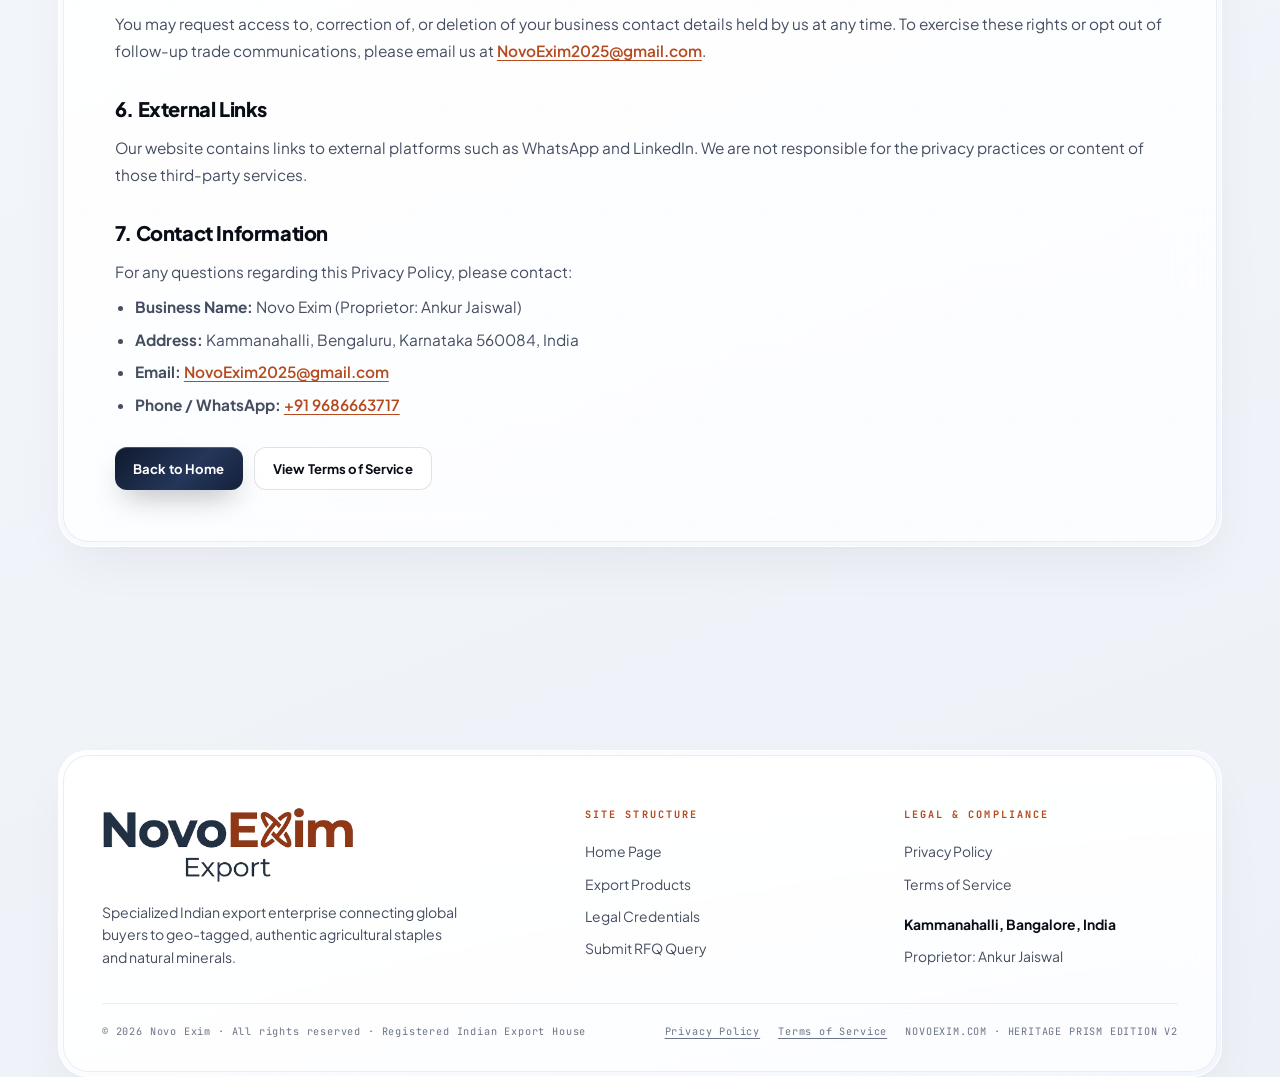
==== commit 9c5df88e: "Change Effective Date label to Last Updated on legal pages" ====
--- a/privacy.html
+++ b/privacy.html
@@ -83,7 +83,7 @@
                 <h1 class="display-xl" style="margin-top:14px;">Privacy <span class="serif">Policy</span></h1>
                 <p class="lead" style="margin-top:14px;max-width:62ch;">How Novo Exim collects, uses, and safeguards business contact and trade inquiry information on novoexim.com.</p>
                 <div class="legal-meta">
-                    <span>Effective Date: November 25, 2026</span>
+                    <span>Last Updated: November 25, 2026</span>
                     <span>Entity: Novo Exim (Kammanahalli, Bengaluru, India)</span>
                     <span>Contact: NovoExim2025@gmail.com</span>
                 </div>
